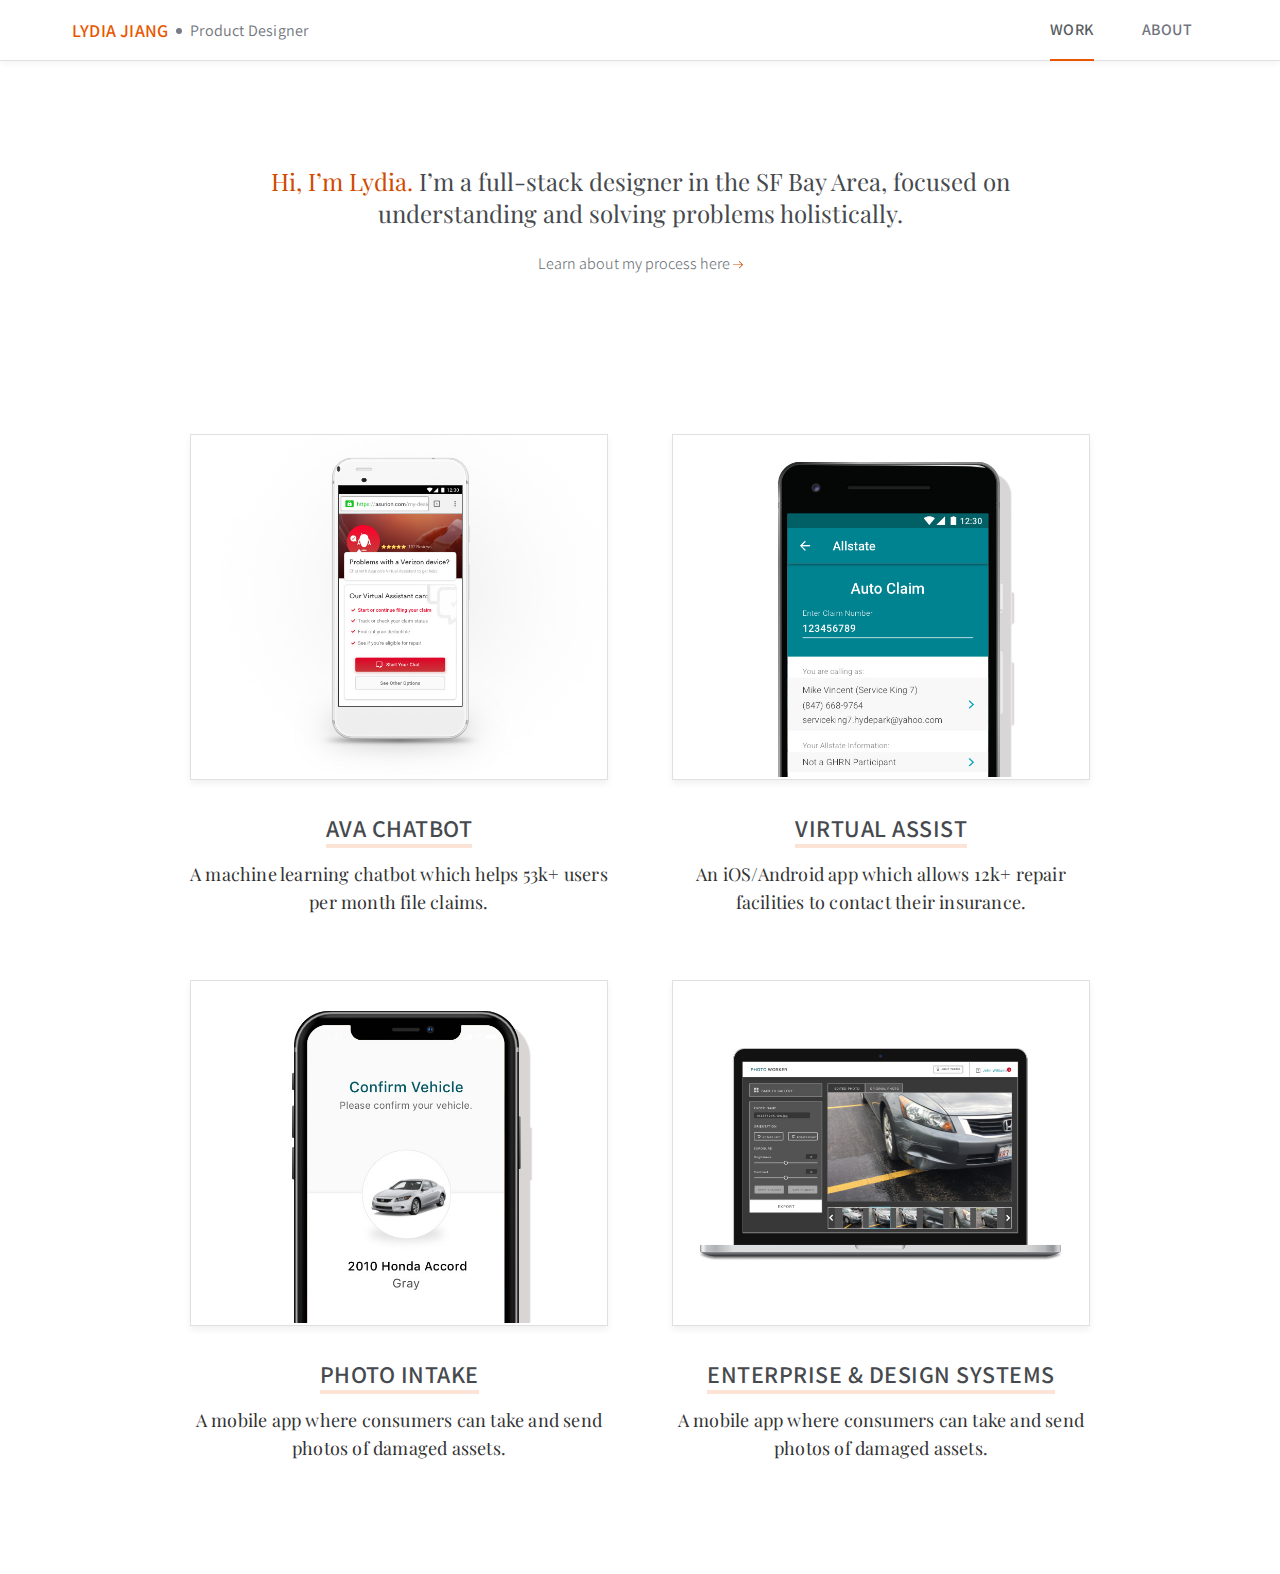
==== V4/src/index.html @ 6f0124d7 "added V4 code and completed front page" ====
<!doctype html>
<html class="no-js" lang="">

<head>
  <meta charset="utf-8">
  <meta http-equiv="x-ua-compatible" content="ie=edge">
  <title>Lydia Jiang | Portfolio</title>
  <meta name="description" content="">
  <meta name="viewport" content="width=device-width, initial-scale=1, shrink-to-fit=no">

  <link rel="manifest" href="site.webmanifest">
  <link rel="apple-touch-icon" href="icon.png">
  <!-- Place favicon.ico in the root directory -->

  <link href="https://fonts.googleapis.com/css?family=Assistant:300,400,600,700|Playfair+Display" rel="stylesheet">
  <link rel="stylesheet" href="css/main.css">
  <link rel="stylesheet" href="css/index.css">
</head>

<body>

<div class="navigation">
  <div class="navigation_wrapper">
    <a class="nav_title" href="index.html">LYDIA JIANG<span class="nav_title-role"><span class="circle"></span>Product Designer</span></a>
    <div class="nav_menu">
      <a class="menu_options menu_options-selected" href="index.html">WORK</a>
      <a class="menu_options" href="about.html">ABOUT</a>
    </div>
  </div>
</div>

<main class="main">
  <section class="introduction">
    <p class="introduction_text"><span class="color_highlight">Hi, I’m Lydia.</span> I’m a full-stack designer in the SF Bay Area, focused on understanding and solving problems holistically.</p>

    <a class="introduction_subtitle">Learn about my process here <img src="img/index/arrow.svg"></a>
  </section>

  <section class="work">
    <div class="work_row">
        <div class="work_piece">
          <a class="work_image" href="ava.html"><img src="img/index/preview-ava.jpg" alt="AVA for Asurion"></a>
          <div class="work_text">
            <a class="work_title" href="ava.html">AVA CHATBOT</a>
            <p class="work_description">A machine learning chatbot which helps 53k+ users per month file claims. </p>
          </div>
        </div>

        <div class="work_piece">
          <a class="work_image" href="virtual-assist.html"><img src="img/index/preview-virtualassist.jpg" alt="AVA for Asurion"></a>
          <div class="work_text">
            <a class="work_title" href="virtual-assist.html">VIRTUAL ASSIST</a>
            <p class="work_description">An iOS/Android app which allows 12k+ repair facilities to contact their insurance.</p>
          </div>
        </div>
    </div>

    <div class="work_row">
      <div class="work_piece">
        <a class="work_image" href="photo-intake.html"><img src="img/index/preview-photointake.jpg" alt="AVA for Asurion"></a>
        <div class="work_text">
          <a class="work_title" href="photo-intake.html">PHOTO INTAKE</a>
          <p class="work_description">A mobile app where consumers can take and send photos of damaged assets.</p>
        </div>
      </div>

      <div class="work_piece">
        <a class="work_image" href="design-system.html"><img src="img/index/preview-other.jpg" alt="A design system for AVA"></a>
        <div class="work_text">
          <a class="work_title">ENTERPRISE & DESIGN SYSTEMS</a>
          <p class="work_description">A mobile app where consumers can take and send photos of damaged assets.</p>
        </div>
      </div>
    </div>
  </section>
</main>


</body>

</html>
---- V4/src/css/main.css ----
/* Imports */
/* ========================================================================== */

/* Graphik Medium */
@font-face {
  font-family: 'Graphik';
  src: url('/fonts/Graphik-Medium.ttf') format('ttf'),
  url('/fonts/Graphik-Medium.ttf') format('ttf');
  font-weight: 500;
}


/* Base Styles */
/* ========================================================================== */

html, body {margin: 0; padding: 0; font-family: Roboto, sans-serif; font-weight: 300; color: #333333;}
  html {font-size: 62.5%;}
  main, section {display: block;}
  h1, h2, h3, h4 {font-weight: normal; margin: 0; padding: 0;}
  h1 {font-family: Graphik, Helvetica, Arial, sans-serif; font-weight: 500; font-size: 4.6rem;}
  a, a:visited, a:hover {text-decoration: none; color: unset; transition: all 0.2s;}
    a:hover {cursor: pointer; border-bottom: 4px solid #CF4B00 !important; transition: all 0.2s;}
  b {font-weight: 500;}
  .color_highlight {color: #CF4B00;}

/* Navigation */
/* ========================================================================== */
.navigation {height: 6.0rem; border-bottom: 1px solid #E1E1E3; box-shadow: 0 2px 7px rgba(0,0,0,0.05); font-family: "Assistant", Helvetica, Arial, sans-serif;}
  .navigation_wrapper {display: flex; justify-content: space-between; margin: 0 7.2rem; height: 100%; }
    a.nav_title {font-size: 1.8rem; font-weight: 600; color: #E85700; letter-spacing: 0.2px; height: 100%; display: flex; align-items: center;}
      a.nav_title:hover {border: none !important;}
      .nav_title-role {color: #72757E; font-size: 1.6rem; font-weight: 400;}
    .nav_menu {display: flex; align-items: center; margin-right: 1.6rem;}
      a.menu_options {font-weight: 600; color: #72757E; font-size: 1.6rem; letter-spacing: 0.5px; height: 100%; display: flex; align-items: center; border-bottom: 1px solid #E1E1E3;}
        a.menu_options-selected {color: #585D61; border-bottom: 2px solid #E85700;}
        a.menu_options:last-child {margin-left: 4.8rem;}
  .circle {height: 0.6rem; width: 0.6rem; background-color: #7A7D87; border-radius: 50%; display: inline-block; position: relative; top: -0.2rem; margin: 0 0.8rem;}

@media screen and (max-width: 1180px) {
  .navigation {width: 80%; margin: auto; padding: 3.2rem 0;}
}

@media screen and (max-width: 600px) {
  .navigation {margin: auto; text-align: center;}
    a.logo {display: none;}
    .menu {display: flex; flex-direction: row; width: 80%; margin: auto; font-size: 1.4rem;}
      .menu_options {padding: 0; flex: 1; font-size: 1.8rem;}
}
---- V4/src/css/index.css ----
/* Content */
/* ========================================================================== */

.introduction {margin: 10.4rem 0 0; text-align: center;}
  p.introduction_text {font-family: "Playfair Display", Georgia, serif; font-size: 2.4rem; line-height: 3.2rem; color: #46494D;}
  a.introduction_subtitle {font-family: Assistant, Helvetica, sans-serif; font-weight: 300; font-size: 1.6rem; color: #61676B;}

.work {margin: 16.0rem 0 0;}
  .work_row {display: flex; flex-direction: row; margin: 4.8rem 0;}
    .work_piece {width: 50%; text-align: center;}
      .work_piece:first-child {margin-right: 3.2rem;}
      .work_piece:last-child {margin-left: 3.2rem;}
      a.work_image {display: block;}
    .work_text {text-align: center; padding: 3.2rem 0 0 0;}
      a.work_title {font-family: Assistant, Helvetica, sans-serif; border-bottom: 4px solid rgba(232, 87, 0, 0.16); width: fit-content; font-size: 2.4rem; font-weight: 600; color: #46494D; letter-spacing: 0.05rem; margin: 1.6rem 0 0;}
        .work_description {font-family: "Playfair Display", Georgia, serif; margin: 1.6rem 0 1.6rem 0; font-size: 1.8rem; letter-spacing: 0.02rem;
          line-height: 2.8rem;}
        a.work_image {border: 1px solid #E0E0E0; box-shadow: 0px 4px 7px rgba(0,0,0,0.06);}
        a.work_image img {width: 100%;}
          a.work_image:hover {opacity: 0.7; position: relative; top: -0.2rem; transition: all 0.4s;}


/* Main */
/* ========================================================================== */
.main {width: 900px; margin: auto; padding: 0 0 4.8rem 0;}


@media screen and (max-width: 1180px) {
  .main {width: 80%;}
}

@media screen and (max-width: 600px) {
  .work_row {display: block; margin: 0;}
    .work_piece {width: 100%; margin: 0 0 7.2rem 0;}
      .work_piece:last-child {margin-left: 0;}

  h1 {font-size: 3.2rem;}
  .introduction p {font-size: 1.8rem;}
}

@media screen and (max-width: 450px) {
  a.work_title, p.work_description {font-size: 1.4rem;}
}
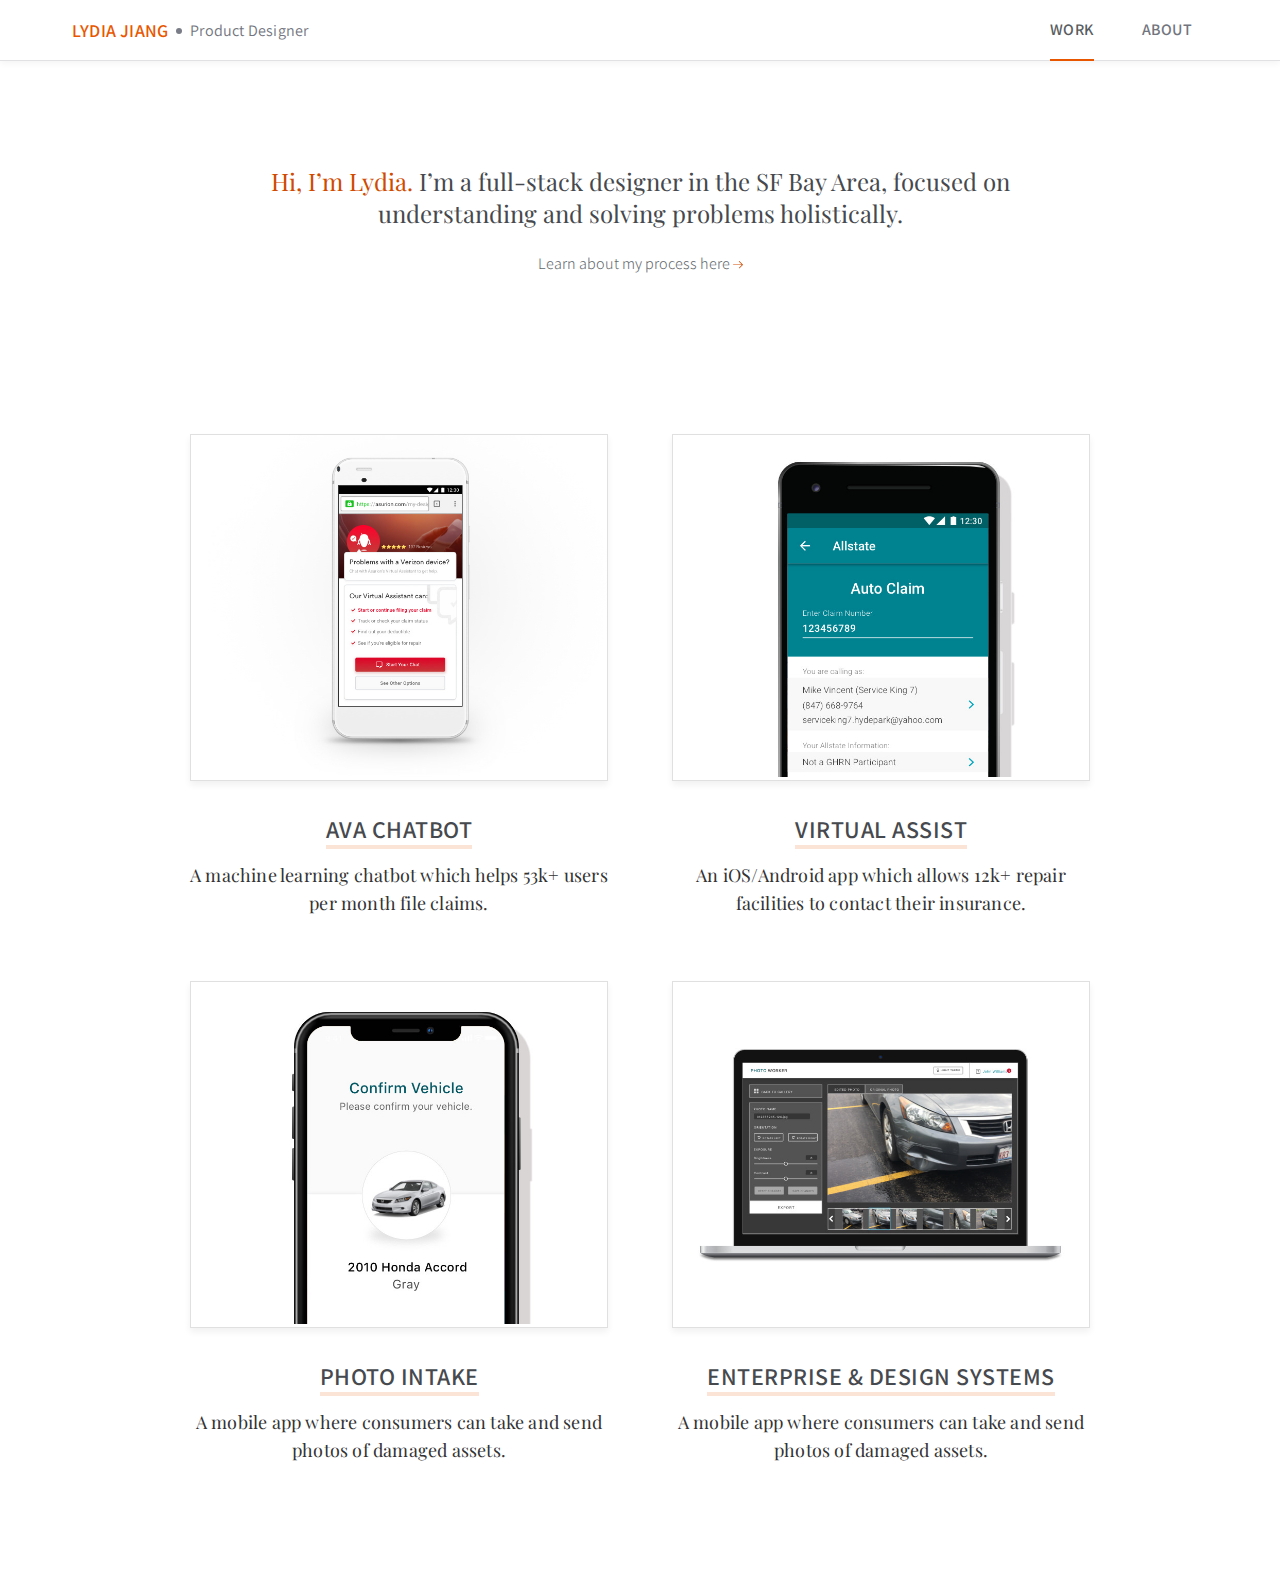
==== commit 9f62a0a9: "fixed v4 responsive menu, start refactoring project pages" ====
--- a/V4/src/index.html
+++ b/V4/src/index.html
@@ -22,6 +22,7 @@
 <div class="navigation">
   <div class="navigation_wrapper">
     <a class="nav_title" href="index.html">LYDIA JIANG<span class="nav_title-role"><span class="circle"></span>Product Designer</span></a>
+    <div class="nav_title_small">LYDIA JIANG</div>
     <div class="nav_menu">
       <a class="menu_options menu_options-selected" href="index.html">WORK</a>
       <a class="menu_options" href="about.html">ABOUT</a>
--- a/V4/src/css/main.css
+++ b/V4/src/css/main.css
@@ -14,22 +14,23 @@
 /* Base Styles */
 /* ========================================================================== */
 
-html, body {margin: 0; padding: 0; font-family: Roboto, sans-serif; font-weight: 300; color: #333333;}
+html, body {margin: 0; padding: 0; font-family: Assistant, Helvetica, sans-serif; font-weight: 400; color: #333333;}
   html {font-size: 62.5%;}
   main, section {display: block;}
   h1, h2, h3, h4 {font-weight: normal; margin: 0; padding: 0;}
-  h1 {font-family: Graphik, Helvetica, Arial, sans-serif; font-weight: 500; font-size: 4.6rem;}
+  h1 {font-family: "Playfair Display", Georgia, sans-serif; font-weight: 500; font-size: 6.4rem; color: #CF4B00;}
   a, a:visited, a:hover {text-decoration: none; color: unset; transition: all 0.2s;}
     a:hover {cursor: pointer; border-bottom: 4px solid #CF4B00 !important; transition: all 0.2s;}
-  b {font-weight: 500;}
+  b {font-weight: 700;}
   .color_highlight {color: #CF4B00;}
 
 /* Navigation */
 /* ========================================================================== */
 .navigation {height: 6.0rem; border-bottom: 1px solid #E1E1E3; box-shadow: 0 2px 7px rgba(0,0,0,0.05); font-family: "Assistant", Helvetica, Arial, sans-serif;}
   .navigation_wrapper {display: flex; justify-content: space-between; margin: 0 7.2rem; height: 100%; }
-    a.nav_title {font-size: 1.8rem; font-weight: 600; color: #E85700; letter-spacing: 0.2px; height: 100%; display: flex; align-items: center;}
+    a.nav_title, .nav_title_small {font-size: 1.8rem; font-weight: 600; color: #E85700; letter-spacing: 0.2px; height: 100%; display: flex; align-items: center;}
       a.nav_title:hover {border: none !important;}
+      .nav_title_small {display: none;}
       .nav_title-role {color: #72757E; font-size: 1.6rem; font-weight: 400;}
     .nav_menu {display: flex; align-items: center; margin-right: 1.6rem;}
       a.menu_options {font-weight: 600; color: #72757E; font-size: 1.6rem; letter-spacing: 0.5px; height: 100%; display: flex; align-items: center; border-bottom: 1px solid #E1E1E3;}
@@ -37,13 +38,12 @@
         a.menu_options:last-child {margin-left: 4.8rem;}
   .circle {height: 0.6rem; width: 0.6rem; background-color: #7A7D87; border-radius: 50%; display: inline-block; position: relative; top: -0.2rem; margin: 0 0.8rem;}
 
-@media screen and (max-width: 1180px) {
-  .navigation {width: 80%; margin: auto; padding: 3.2rem 0;}
-}
 
 @media screen and (max-width: 600px) {
   .navigation {margin: auto; text-align: center;}
-    a.logo {display: none;}
+    .navigation_wrapper {margin: 0 2.4rem;}
+    a.nav_title {display: none;}
+    .nav_title_small {display: flex; align-items: center; height: 100%;}
     .menu {display: flex; flex-direction: row; width: 80%; margin: auto; font-size: 1.4rem;}
       .menu_options {padding: 0; flex: 1; font-size: 1.8rem;}
 }
--- a/V4/src/css/index.css
+++ b/V4/src/css/index.css
@@ -16,9 +16,9 @@
       a.work_title {font-family: Assistant, Helvetica, sans-serif; border-bottom: 4px solid rgba(232, 87, 0, 0.16); width: fit-content; font-size: 2.4rem; font-weight: 600; color: #46494D; letter-spacing: 0.05rem; margin: 1.6rem 0 0;}
         .work_description {font-family: "Playfair Display", Georgia, serif; margin: 1.6rem 0 1.6rem 0; font-size: 1.8rem; letter-spacing: 0.02rem;
           line-height: 2.8rem;}
-        a.work_image {border: 1px solid #E0E0E0; box-shadow: 0px 4px 7px rgba(0,0,0,0.06);}
+        a.work_image {border: 1px solid #E0E0E0; box-shadow: 0 4px 7px rgba(0,0,0,0.06);}
         a.work_image img {width: 100%;}
-          a.work_image:hover {opacity: 0.7; position: relative; top: -0.2rem; transition: all 0.4s;}
+          a.work_image:hover {opacity: 0.7; transition: all 0.4s;}
 
 
 /* Main */
